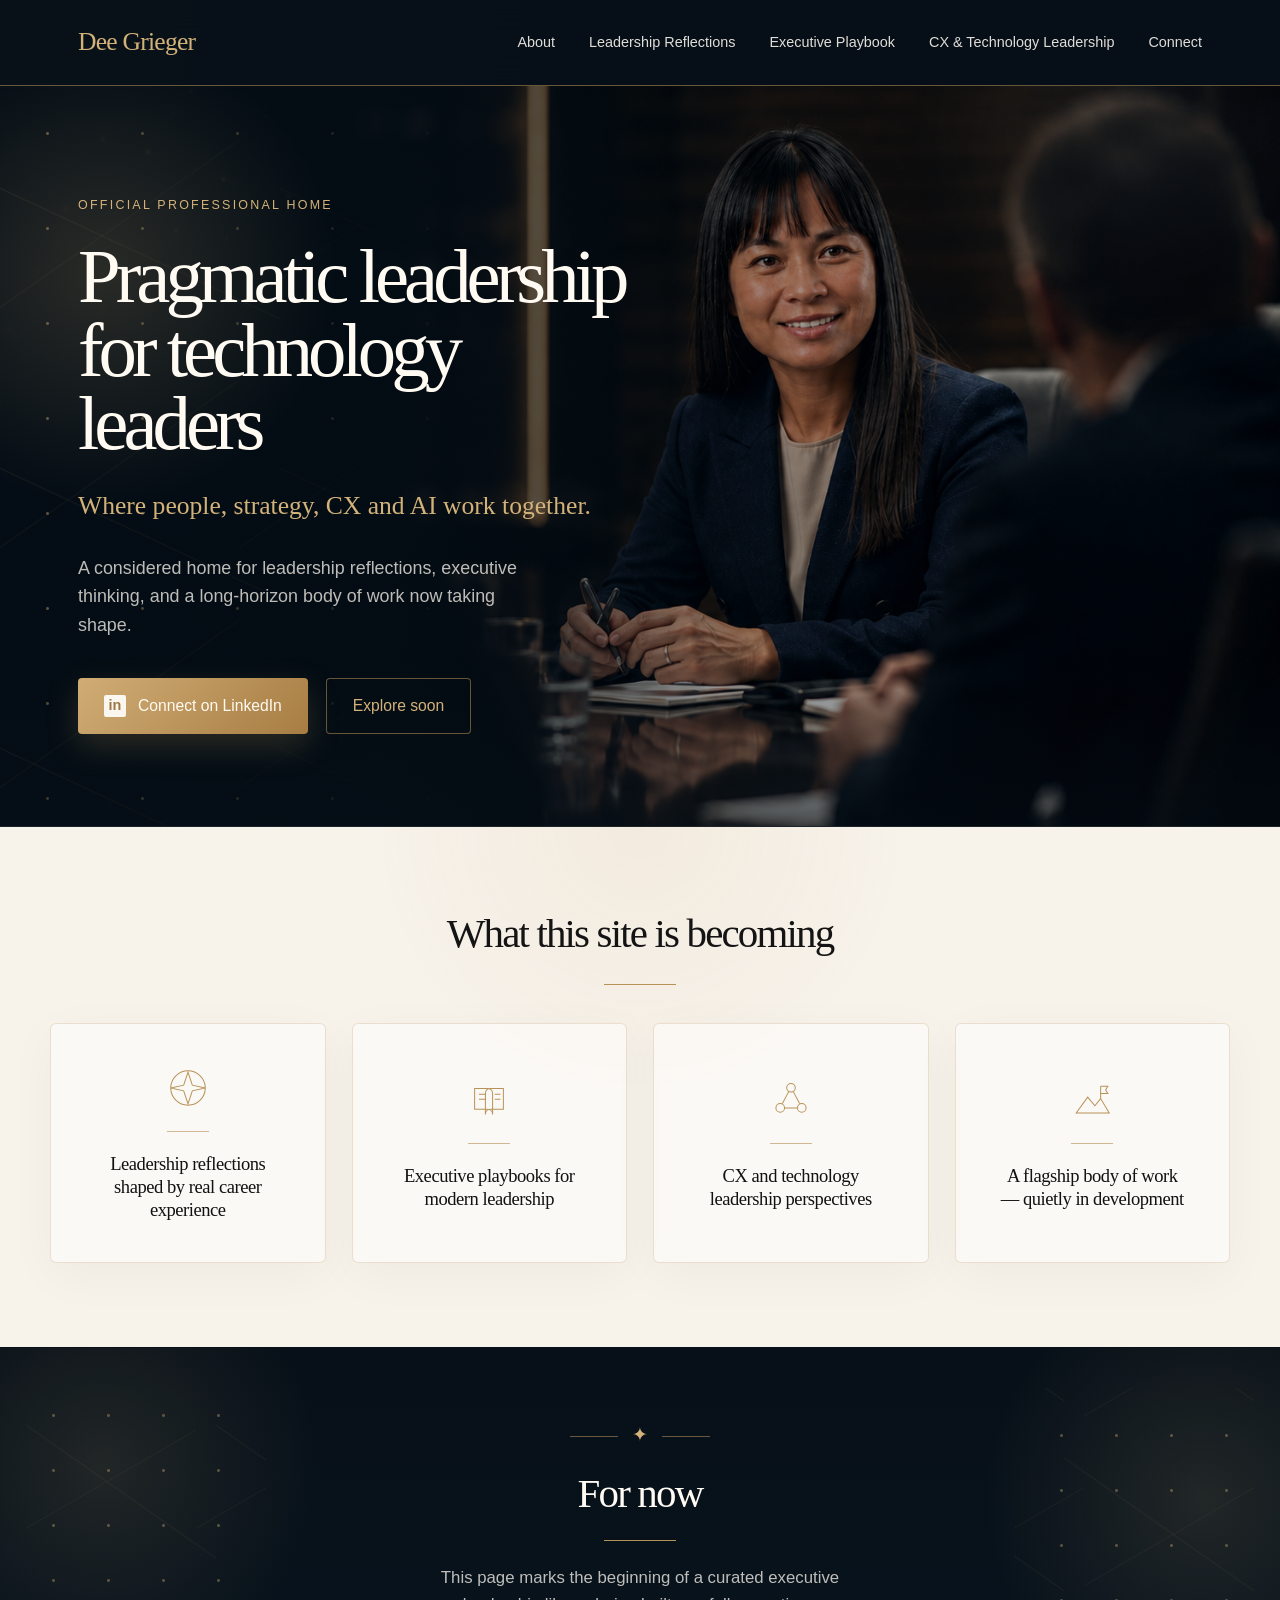
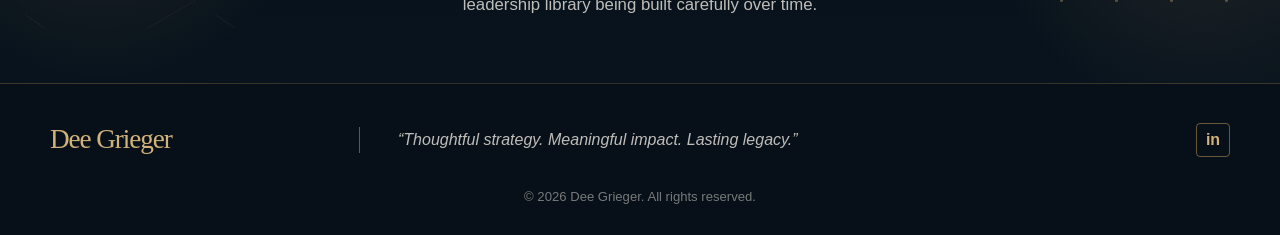
==== index.html @ a22deb5a "Rename index.htm to index.html" ====
<!DOCTYPE html>
<html lang="en">
<head>
  <meta charset="UTF-8" />
  <meta name="viewport" content="width=device-width, initial-scale=1.0" />

  <title>Dee Grieger | Technology Leadership, CX & Executive Thinking</title>
  <meta
    name="description"
    content="The official professional website of Dee Grieger, curating leadership reflections, executive playbooks, CX thinking, technology leadership perspectives, and a long-horizon body of work quietly in development."
  />

  <style>
    :root {
      --navy: #071018;
      --navy-soft: #0b1722;
      --charcoal: #121212;
      --cream: #f7f2ea;
      --warm-white: #fffaf2;
      --muted-gold: #b89258;
      --soft-gold: #d3b27a;
      --line-gold: rgba(184, 146, 88, 0.55);
      --text-muted: rgba(255, 250, 242, 0.74);
      --ink: #121212;
      --card-border: rgba(184, 146, 88, 0.25);
      --shadow: 0 24px 80px rgba(0, 0, 0, 0.32);
      --max-width: 1180px;
      --serif: Georgia, "Times New Roman", serif;
      --sans: -apple-system, BlinkMacSystemFont, "Segoe UI", Roboto, Helvetica, Arial, sans-serif;
    }

    * {
      box-sizing: border-box;
      margin: 0;
      padding: 0;
    }

    html {
      scroll-behavior: smooth;
    }

    body {
      background: var(--navy);
      color: var(--warm-white);
      font-family: var(--sans);
      line-height: 1.6;
      -webkit-font-smoothing: antialiased;
    }

    a {
      color: inherit;
      text-decoration: none;
    }

    .page {
      min-height: 100vh;
      overflow-x: hidden;
      background:
        radial-gradient(circle at top left, rgba(184, 146, 88, 0.14), transparent 30%),
        linear-gradient(180deg, #071018 0%, #0a121b 100%);
    }

    /* Header */

    header {
      position: sticky;
      top: 0;
      z-index: 20;
      background: rgba(7, 16, 24, 0.92);
      backdrop-filter: blur(18px);
      border-bottom: 1px solid var(--line-gold);
    }

    .nav {
      max-width: var(--max-width);
      margin: 0 auto;
      padding: 22px 28px;
      display: flex;
      align-items: center;
      justify-content: space-between;
      gap: 32px;
    }

    .brand {
      font-family: var(--serif);
      color: var(--soft-gold);
      font-size: clamp(1.4rem, 2vw, 1.85rem);
      letter-spacing: -0.03em;
      white-space: nowrap;
    }

    .nav-links {
      display: flex;
      align-items: center;
      gap: 34px;
      font-size: 0.9rem;
      color: rgba(255, 250, 242, 0.88);
    }

    .nav-links a {
      transition: color 0.25s ease;
    }

    .nav-links a:hover {
      color: var(--soft-gold);
    }

    /* Hero */

    .hero {
      position: relative;
      min-height: 650px;
      display: flex;
      align-items: stretch;
      overflow: hidden;
      border-bottom: 1px solid rgba(255, 250, 242, 0.08);
    }

    .hero::before {
      content: "";
      position: absolute;
      inset: 0;
      background:
        linear-gradient(90deg, rgba(7, 16, 24, 0.98) 0%, rgba(7, 16, 24, 0.9) 31%, rgba(7, 16, 24, 0.34) 56%, rgba(7, 16, 24, 0.18) 100%),
        url("assets/hero-boardroom.jpg") center right / cover no-repeat;
      filter: saturate(0.96) contrast(1.03);
      transform: scale(1.01);
    }

    .hero::after {
      content: "";
      position: absolute;
      inset: 0;
      background:
        radial-gradient(circle at 8% 25%, rgba(211, 178, 122, 0.18), transparent 18%),
        radial-gradient(circle at 90% 8%, rgba(255, 255, 255, 0.06), transparent 18%),
        linear-gradient(180deg, transparent 78%, rgba(7, 16, 24, 0.45) 100%);
      pointer-events: none;
    }

    .constellation {
      position: absolute;
      left: 0;
      top: 0;
      width: 42%;
      height: 100%;
      opacity: 0.52;
      pointer-events: none;
      background-image:
        radial-gradient(circle, rgba(211, 178, 122, 0.85) 0 1px, transparent 2px),
        linear-gradient(25deg, transparent 0 43%, rgba(184, 146, 88, 0.18) 43.2%, transparent 43.7%),
        linear-gradient(145deg, transparent 0 54%, rgba(184, 146, 88, 0.14) 54.2%, transparent 54.7%);
      background-size: 95px 95px, 280px 280px, 240px 240px;
      mask-image: linear-gradient(90deg, #000 0%, transparent 88%);
    }

    .hero-inner {
      position: relative;
      z-index: 2;
      width: 100%;
      max-width: var(--max-width);
      margin: 0 auto;
      padding: 110px 28px 92px;
      display: flex;
      align-items: center;
    }

    .hero-copy {
      max-width: 560px;
    }

    .eyebrow {
      color: var(--soft-gold);
      font-size: 0.78rem;
      letter-spacing: 0.18em;
      text-transform: uppercase;
      margin-bottom: 24px;
    }

    h1 {
      font-family: var(--serif);
      font-size: clamp(3rem, 6vw, 5.35rem);
      line-height: 0.96;
      letter-spacing: -0.065em;
      font-weight: 400;
      color: var(--warm-white);
      margin-bottom: 28px;
    }

    .subhead {
      font-family: var(--serif);
      font-size: clamp(1.25rem, 2vw, 1.72rem);
      color: var(--soft-gold);
      line-height: 1.35;
      margin-bottom: 30px;
    }

    .intro {
      max-width: 470px;
      color: var(--text-muted);
      font-size: clamp(1rem, 1.4vw, 1.14rem);
      margin-bottom: 38px;
    }

    .buttons {
      display: flex;
      flex-wrap: wrap;
      gap: 18px;
      align-items: center;
    }

    .btn {
      display: inline-flex;
      align-items: center;
      justify-content: center;
      gap: 12px;
      min-height: 56px;
      padding: 0 26px;
      border-radius: 4px;
      font-weight: 500;
      font-size: 0.98rem;
      transition: transform 0.25s ease, border-color 0.25s ease, background 0.25s ease;
    }

    .btn:hover {
      transform: translateY(-2px);
    }

    .btn-primary {
      background: linear-gradient(135deg, #d0ad75, #a77d43);
      color: #fffaf2;
      box-shadow: 0 12px 32px rgba(184, 146, 88, 0.22);
    }

    .btn-secondary {
      border: 1px solid var(--line-gold);
      color: var(--soft-gold);
      background: rgba(7, 16, 24, 0.2);
    }

    .btn-secondary:hover {
      background: rgba(184, 146, 88, 0.08);
      border-color: rgba(211, 178, 122, 0.75);
    }

    .linkedin-icon {
      width: 22px;
      height: 22px;
      display: inline-flex;
      align-items: center;
      justify-content: center;
      border-radius: 2px;
      background: rgba(255, 255, 255, 0.9);
      color: #9f7742;
      font-weight: 800;
      font-size: 0.9rem;
      line-height: 1;
    }

    /* Becoming Section */

    .becoming {
      background:
        radial-gradient(circle at top, rgba(184, 146, 88, 0.08), transparent 32%),
        var(--cream);
      color: var(--ink);
      padding: 74px 28px 84px;
    }

    .section-inner {
      max-width: var(--max-width);
      margin: 0 auto;
    }

    .section-title {
      text-align: center;
      font-family: var(--serif);
      font-size: clamp(2rem, 3.2vw, 3rem);
      letter-spacing: -0.045em;
      font-weight: 400;
      color: #141414;
      margin-bottom: 18px;
    }

    .gold-line {
      width: 72px;
      height: 1px;
      background: var(--muted-gold);
      margin: 0 auto 38px;
    }

    .cards {
      display: grid;
      grid-template-columns: repeat(4, 1fr);
      gap: 26px;
    }

    .card {
      min-height: 240px;
      padding: 34px 24px;
      background: rgba(255, 255, 255, 0.52);
      border: 1px solid var(--card-border);
      border-radius: 6px;
      display: flex;
      flex-direction: column;
      align-items: center;
      justify-content: center;
      text-align: center;
      box-shadow: 0 12px 50px rgba(18, 18, 18, 0.04);
    }

    .card svg {
      width: 46px;
      height: 46px;
      stroke: var(--muted-gold);
      stroke-width: 1.4;
      fill: none;
      margin-bottom: 20px;
    }

    .card-line {
      width: 42px;
      height: 1px;
      background: rgba(184, 146, 88, 0.62);
      margin-bottom: 20px;
    }

    .card p {
      font-family: var(--serif);
      font-size: clamp(1.08rem, 1.45vw, 1.32rem);
      line-height: 1.24;
      letter-spacing: -0.025em;
      max-width: 190px;
    }

    /* For Now */

    .for-now {
      position: relative;
      background:
        radial-gradient(circle at 8% 35%, rgba(211, 178, 122, 0.13), transparent 18%),
        radial-gradient(circle at 94% 45%, rgba(211, 178, 122, 0.13), transparent 18%),
        linear-gradient(180deg, #071018 0%, #08131d 100%);
      padding: 72px 28px 64px;
      text-align: center;
      overflow: hidden;
      border-top: 1px solid rgba(7, 16, 24, 0.8);
      border-bottom: 1px solid rgba(184, 146, 88, 0.26);
    }

    .for-now::before,
    .for-now::after {
      content: "";
      position: absolute;
      top: 12%;
      width: 240px;
      height: 240px;
      opacity: 0.45;
      background-image:
        radial-gradient(circle, rgba(211, 178, 122, 0.8) 0 1px, transparent 2px),
        linear-gradient(35deg, transparent 0 47%, rgba(184, 146, 88, 0.18) 47.2%, transparent 47.8%),
        linear-gradient(150deg, transparent 0 52%, rgba(184, 146, 88, 0.16) 52.2%, transparent 52.8%);
      background-size: 55px 55px, 190px 190px, 170px 170px;
    }

    .for-now::before {
      left: 2%;
    }

    .for-now::after {
      right: 2%;
      transform: rotate(180deg);
    }

    .ornament {
      position: relative;
      z-index: 1;
      color: var(--soft-gold);
      font-size: 1.2rem;
      margin-bottom: 10px;
    }

    .ornament::before,
    .ornament::after {
      content: "";
      display: inline-block;
      width: 48px;
      height: 1px;
      background: var(--line-gold);
      vertical-align: middle;
      margin: 0 14px;
    }

    .for-now h2 {
      position: relative;
      z-index: 1;
      font-family: var(--serif);
      font-size: clamp(2rem, 3.2vw, 3rem);
      font-weight: 400;
      letter-spacing: -0.045em;
      margin-bottom: 14px;
    }

    .for-now .gold-line {
      margin-bottom: 24px;
    }

    .for-now p {
      position: relative;
      z-index: 1;
      max-width: 470px;
      margin: 0 auto;
      color: var(--text-muted);
      font-size: 1.05rem;
    }

    /* Footer */

    footer {
      background: #071018;
      padding: 34px 28px 28px;
    }

    .footer-inner {
      max-width: var(--max-width);
      margin: 0 auto;
      display: grid;
      grid-template-columns: 1fr 2fr 1fr;
      align-items: center;
      gap: 28px;
      color: rgba(255, 250, 242, 0.74);
    }

    .footer-brand {
      font-family: var(--serif);
      color: var(--soft-gold);
      font-size: 1.7rem;
      letter-spacing: -0.04em;
    }

    .footer-quote {
      border-left: 1px solid var(--line-gold);
      padding-left: 38px;
      font-style: italic;
      text-align: left;
    }

    .footer-social {
      justify-self: end;
      width: 34px;
      height: 34px;
      border: 1px solid var(--line-gold);
      border-radius: 4px;
      color: var(--soft-gold);
      display: inline-flex;
      align-items: center;
      justify-content: center;
      font-weight: 800;
    }

    .copyright {
      max-width: var(--max-width);
      margin: 24px auto 0;
      text-align: center;
      color: rgba(255, 250, 242, 0.45);
      font-size: 0.82rem;
    }

    /* Responsive */

    @media (max-width: 980px) {
      .nav {
        align-items: flex-start;
      }

      .nav-links {
        display: none;
      }

      .hero {
        min-height: 720px;
      }

      .hero::before {
        background:
          linear-gradient(180deg, rgba(7, 16, 24, 0.72) 0%, rgba(7, 16, 24, 0.94) 66%, rgba(7, 16, 24, 1) 100%),
          url("assets/hero-boardroom.jpg") center top / cover no-repeat;
      }

      .hero-inner {
        align-items: flex-end;
        padding-top: 340px;
      }

      .cards {
        grid-template-columns: repeat(2, 1fr);
      }

      .footer-inner {
        grid-template-columns: 1fr;
        text-align: center;
      }

      .footer-quote {
        border-left: none;
        padding-left: 0;
        text-align: center;
      }

      .footer-social {
        justify-self: center;
      }
    }

    @media (max-width: 640px) {
      .nav {
        padding: 18px 22px;
      }

      .hero {
        min-height: 760px;
      }

      .hero-inner {
        padding: 360px 22px 58px;
      }

      h1 {
        font-size: 3rem;
      }

      .buttons {
        flex-direction: column;
        align-items: stretch;
      }

      .btn {
        width: 100%;
      }

      .becoming,
      .for-now {
        padding-left: 22px;
        padding-right: 22px;
      }

      .cards {
        grid-template-columns: 1fr;
      }

      .card {
        min-height: 210px;
      }
    }
  </style>
</head>

<body>
  <div class="page">
    <header>
      <nav class="nav" aria-label="Main navigation">
        <a class="brand" href="#">Dee Grieger</a>

        <div class="nav-links">
          <a href="#about">About</a>
          <a href="#reflections">Leadership Reflections</a>
          <a href="#playbook">Executive Playbook</a>
          <a href="#cx">CX &amp; Technology Leadership</a>
          <a href="#connect">Connect</a>
        </div>
      </nav>
    </header>

    <main>
      <section class="hero" id="about">
        <div class="constellation" aria-hidden="true"></div>

        <div class="hero-inner">
          <div class="hero-copy">
            <p class="eyebrow">Official professional home</p>

            <h1>Pragmatic leadership<br />for technology leaders</h1>

            <p class="subhead">
              Where people, strategy, CX and AI work together.
            </p>

            <p class="intro">
              A considered home for leadership reflections, executive thinking,
              and a long-horizon body of work now taking shape.
            </p>

            <div class="buttons" id="connect">
              <a
                class="btn btn-primary"
                href="https://www.linkedin.com/in/YOUR-LINKEDIN-SLUG/"
                target="_blank"
                rel="noopener noreferrer"
                aria-label="Connect with Dee Grieger on LinkedIn"
              >
                <span class="linkedin-icon">in</span>
                Connect on LinkedIn
              </a>

              <a class="btn btn-secondary" href="#becoming">
                Explore soon
              </a>
            </div>
          </div>
        </div>
      </section>

      <section class="becoming" id="becoming">
        <div class="section-inner">
          <h2 class="section-title">What this site is becoming</h2>
          <div class="gold-line"></div>

          <div class="cards">
            <article class="card" id="reflections">
              <svg viewBox="0 0 64 64" aria-hidden="true">
                <circle cx="32" cy="32" r="24"></circle>
                <path d="M32 10 L38 28 L56 32 L38 36 L32 54 L26 36 L8 32 L26 28 Z"></path>
              </svg>
              <div class="card-line"></div>
              <p>Leadership reflections shaped by real career experience</p>
            </article>

            <article class="card" id="playbook">
              <svg viewBox="0 0 64 64" aria-hidden="true">
                <path d="M12 16 h18 c4 0 7 3 7 7 v29 c0-4-3-7-7-7 H12 Z"></path>
                <path d="M52 16 H34 c-4 0-7 3-7 7 v29 c0-4 3-7 7-7 h18 Z"></path>
                <path d="M18 24 h10 M18 31 h10 M40 24 h8 M40 31 h8"></path>
              </svg>
              <div class="card-line"></div>
              <p>Executive playbooks for modern leadership</p>
            </article>

            <article class="card" id="cx">
              <svg viewBox="0 0 64 64" aria-hidden="true">
                <circle cx="32" cy="15" r="6"></circle>
                <circle cx="17" cy="43" r="6"></circle>
                <circle cx="47" cy="43" r="6"></circle>
                <path d="M29 20 L20 37 M35 20 L44 37 M23 43 h18"></path>
              </svg>
              <div class="card-line"></div>
              <p>CX and technology leadership perspectives</p>
            </article>

            <article class="card">
              <svg viewBox="0 0 64 64" aria-hidden="true">
                <path d="M10 50 L26 28 L36 40 L44 30 L56 50 Z"></path>
                <path d="M44 30 V13"></path>
                <path d="M44 13 h10 l-3 5 l3 5 H44"></path>
              </svg>
              <div class="card-line"></div>
              <p>A flagship body of work — quietly in development</p>
            </article>
          </div>
        </div>
      </section>

      <section class="for-now">
        <div class="ornament" aria-hidden="true">✦</div>
        <h2>For now</h2>
        <div class="gold-line"></div>

        <p>
          This page marks the beginning of a curated executive leadership library
          being built carefully over time.
        </p>
      </section>
    </main>

    <footer>
      <div class="footer-inner">
        <div class="footer-brand">Dee Grieger</div>

        <div class="footer-quote">
          “Thoughtful strategy. Meaningful impact. Lasting legacy.”
        </div>

        <a
          class="footer-social"
          href="https://www.linkedin.com/in/YOUR-LINKEDIN-SLUG/"
          target="_blank"
          rel="noopener noreferrer"
          aria-label="LinkedIn"
        >
          in
        </a>
      </div>

      <p class="copyright">
        © <span id="year"></span> Dee Grieger. All rights reserved.
      </p>
    </footer>
  </div>

  <script>
    document.getElementById("year").textContent = new Date().getFullYear();
  </script>
</body>
</html>
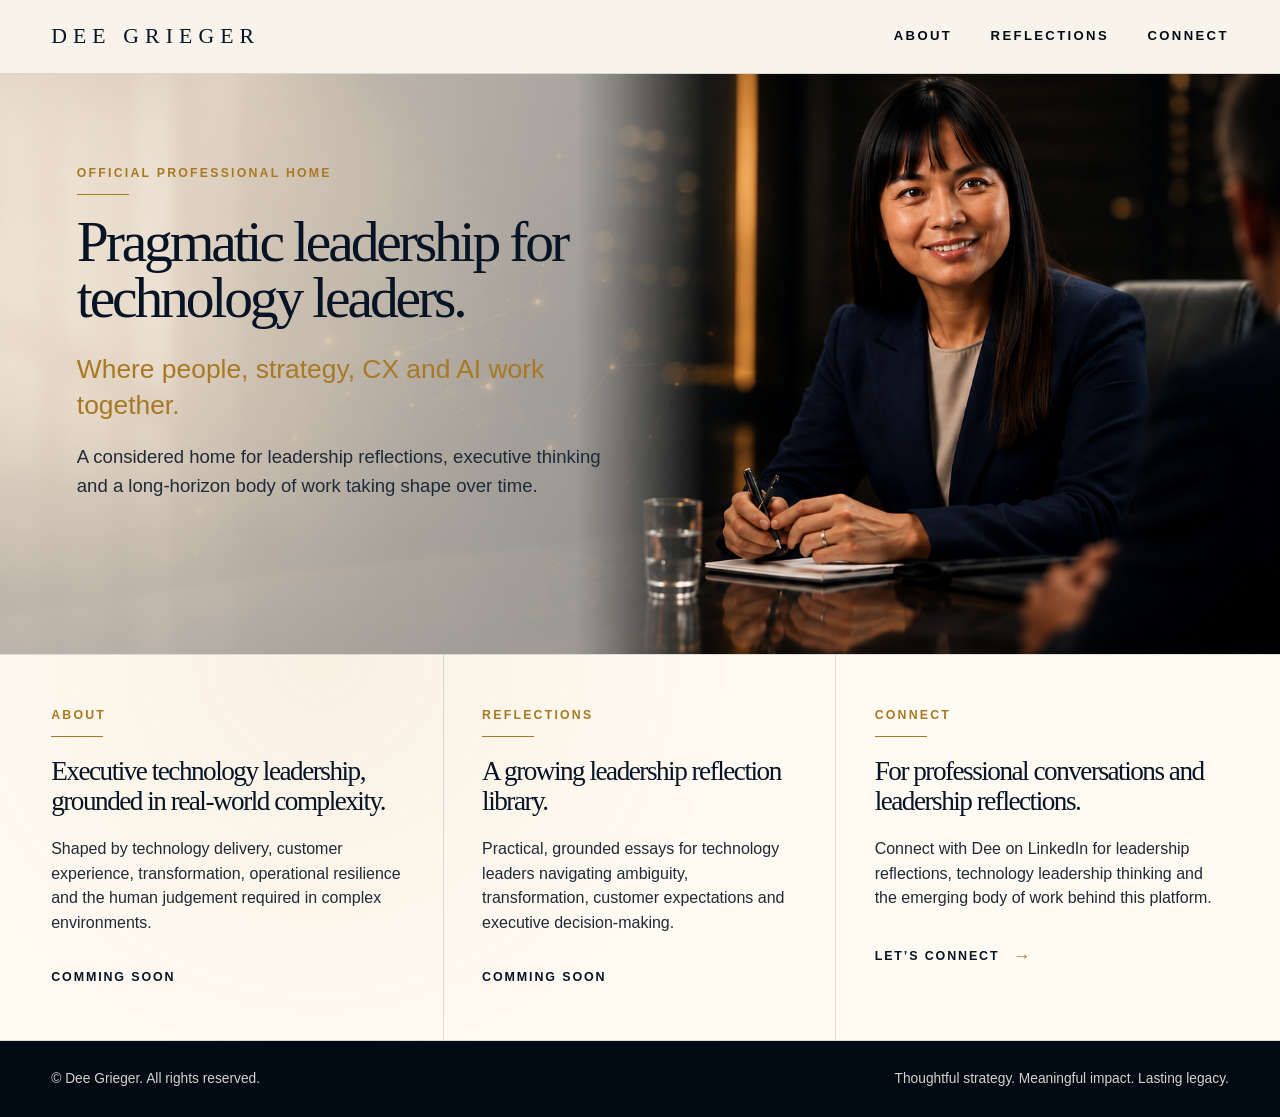
==== commit 55432bc6: "Update landing page to new design" ====
--- a/index.html
+++ b/index.html
@@ -3,701 +3,95 @@
 <head>
   <meta charset="UTF-8" />
   <meta name="viewport" content="width=device-width, initial-scale=1.0" />
-
-  <title>Dee Grieger | Technology Leadership, CX & Executive Thinking</title>
-  <meta
-    name="description"
-    content="The official professional website of Dee Grieger, curating leadership reflections, executive playbooks, CX thinking, technology leadership perspectives, and a long-horizon body of work quietly in development."
-  />
-
-  <style>
-    :root {
-      --navy: #071018;
-      --navy-soft: #0b1722;
-      --charcoal: #121212;
-      --cream: #f7f2ea;
-      --warm-white: #fffaf2;
-      --muted-gold: #b89258;
-      --soft-gold: #d3b27a;
-      --line-gold: rgba(184, 146, 88, 0.55);
-      --text-muted: rgba(255, 250, 242, 0.74);
-      --ink: #121212;
-      --card-border: rgba(184, 146, 88, 0.25);
-      --shadow: 0 24px 80px rgba(0, 0, 0, 0.32);
-      --max-width: 1180px;
-      --serif: Georgia, "Times New Roman", serif;
-      --sans: -apple-system, BlinkMacSystemFont, "Segoe UI", Roboto, Helvetica, Arial, sans-serif;
-    }
-
-    * {
-      box-sizing: border-box;
-      margin: 0;
-      padding: 0;
-    }
-
-    html {
-      scroll-behavior: smooth;
-    }
-
-    body {
-      background: var(--navy);
-      color: var(--warm-white);
-      font-family: var(--sans);
-      line-height: 1.6;
-      -webkit-font-smoothing: antialiased;
-    }
-
-    a {
-      color: inherit;
-      text-decoration: none;
-    }
-
-    .page {
-      min-height: 100vh;
-      overflow-x: hidden;
-      background:
-        radial-gradient(circle at top left, rgba(184, 146, 88, 0.14), transparent 30%),
-        linear-gradient(180deg, #071018 0%, #0a121b 100%);
-    }
-
-    /* Header */
-
-    header {
-      position: sticky;
-      top: 0;
-      z-index: 20;
-      background: rgba(7, 16, 24, 0.92);
-      backdrop-filter: blur(18px);
-      border-bottom: 1px solid var(--line-gold);
-    }
-
-    .nav {
-      max-width: var(--max-width);
-      margin: 0 auto;
-      padding: 22px 28px;
-      display: flex;
-      align-items: center;
-      justify-content: space-between;
-      gap: 32px;
-    }
-
-    .brand {
-      font-family: var(--serif);
-      color: var(--soft-gold);
-      font-size: clamp(1.4rem, 2vw, 1.85rem);
-      letter-spacing: -0.03em;
-      white-space: nowrap;
-    }
-
-    .nav-links {
-      display: flex;
-      align-items: center;
-      gap: 34px;
-      font-size: 0.9rem;
-      color: rgba(255, 250, 242, 0.88);
-    }
-
-    .nav-links a {
-      transition: color 0.25s ease;
-    }
-
-    .nav-links a:hover {
-      color: var(--soft-gold);
-    }
-
-    /* Hero */
-
-    .hero {
-      position: relative;
-      min-height: 650px;
-      display: flex;
-      align-items: stretch;
-      overflow: hidden;
-      border-bottom: 1px solid rgba(255, 250, 242, 0.08);
-    }
-
-    .hero::before {
-      content: "";
-      position: absolute;
-      inset: 0;
-      background:
-        linear-gradient(90deg, rgba(7, 16, 24, 0.98) 0%, rgba(7, 16, 24, 0.9) 31%, rgba(7, 16, 24, 0.34) 56%, rgba(7, 16, 24, 0.18) 100%),
-        url("assets/hero-boardroom.jpg") center right / cover no-repeat;
-      filter: saturate(0.96) contrast(1.03);
-      transform: scale(1.01);
-    }
-
-    .hero::after {
-      content: "";
-      position: absolute;
-      inset: 0;
-      background:
-        radial-gradient(circle at 8% 25%, rgba(211, 178, 122, 0.18), transparent 18%),
-        radial-gradient(circle at 90% 8%, rgba(255, 255, 255, 0.06), transparent 18%),
-        linear-gradient(180deg, transparent 78%, rgba(7, 16, 24, 0.45) 100%);
-      pointer-events: none;
-    }
-
-    .constellation {
-      position: absolute;
-      left: 0;
-      top: 0;
-      width: 42%;
-      height: 100%;
-      opacity: 0.52;
-      pointer-events: none;
-      background-image:
-        radial-gradient(circle, rgba(211, 178, 122, 0.85) 0 1px, transparent 2px),
-        linear-gradient(25deg, transparent 0 43%, rgba(184, 146, 88, 0.18) 43.2%, transparent 43.7%),
-        linear-gradient(145deg, transparent 0 54%, rgba(184, 146, 88, 0.14) 54.2%, transparent 54.7%);
-      background-size: 95px 95px, 280px 280px, 240px 240px;
-      mask-image: linear-gradient(90deg, #000 0%, transparent 88%);
-    }
-
-    .hero-inner {
-      position: relative;
-      z-index: 2;
-      width: 100%;
-      max-width: var(--max-width);
-      margin: 0 auto;
-      padding: 110px 28px 92px;
-      display: flex;
-      align-items: center;
-    }
-
-    .hero-copy {
-      max-width: 560px;
-    }
-
-    .eyebrow {
-      color: var(--soft-gold);
-      font-size: 0.78rem;
-      letter-spacing: 0.18em;
-      text-transform: uppercase;
-      margin-bottom: 24px;
-    }
-
-    h1 {
-      font-family: var(--serif);
-      font-size: clamp(3rem, 6vw, 5.35rem);
-      line-height: 0.96;
-      letter-spacing: -0.065em;
-      font-weight: 400;
-      color: var(--warm-white);
-      margin-bottom: 28px;
-    }
-
-    .subhead {
-      font-family: var(--serif);
-      font-size: clamp(1.25rem, 2vw, 1.72rem);
-      color: var(--soft-gold);
-      line-height: 1.35;
-      margin-bottom: 30px;
-    }
-
-    .intro {
-      max-width: 470px;
-      color: var(--text-muted);
-      font-size: clamp(1rem, 1.4vw, 1.14rem);
-      margin-bottom: 38px;
-    }
-
-    .buttons {
-      display: flex;
-      flex-wrap: wrap;
-      gap: 18px;
-      align-items: center;
-    }
-
-    .btn {
-      display: inline-flex;
-      align-items: center;
-      justify-content: center;
-      gap: 12px;
-      min-height: 56px;
-      padding: 0 26px;
-      border-radius: 4px;
-      font-weight: 500;
-      font-size: 0.98rem;
-      transition: transform 0.25s ease, border-color 0.25s ease, background 0.25s ease;
-    }
-
-    .btn:hover {
-      transform: translateY(-2px);
-    }
-
-    .btn-primary {
-      background: linear-gradient(135deg, #d0ad75, #a77d43);
-      color: #fffaf2;
-      box-shadow: 0 12px 32px rgba(184, 146, 88, 0.22);
-    }
-
-    .btn-secondary {
-      border: 1px solid var(--line-gold);
-      color: var(--soft-gold);
-      background: rgba(7, 16, 24, 0.2);
-    }
-
-    .btn-secondary:hover {
-      background: rgba(184, 146, 88, 0.08);
-      border-color: rgba(211, 178, 122, 0.75);
-    }
-
-    .linkedin-icon {
-      width: 22px;
-      height: 22px;
-      display: inline-flex;
-      align-items: center;
-      justify-content: center;
-      border-radius: 2px;
-      background: rgba(255, 255, 255, 0.9);
-      color: #9f7742;
-      font-weight: 800;
-      font-size: 0.9rem;
-      line-height: 1;
-    }
-
-    /* Becoming Section */
-
-    .becoming {
-      background:
-        radial-gradient(circle at top, rgba(184, 146, 88, 0.08), transparent 32%),
-        var(--cream);
-      color: var(--ink);
-      padding: 74px 28px 84px;
-    }
-
-    .section-inner {
-      max-width: var(--max-width);
-      margin: 0 auto;
-    }
-
-    .section-title {
-      text-align: center;
-      font-family: var(--serif);
-      font-size: clamp(2rem, 3.2vw, 3rem);
-      letter-spacing: -0.045em;
-      font-weight: 400;
-      color: #141414;
-      margin-bottom: 18px;
-    }
-
-    .gold-line {
-      width: 72px;
-      height: 1px;
-      background: var(--muted-gold);
-      margin: 0 auto 38px;
-    }
-
-    .cards {
-      display: grid;
-      grid-template-columns: repeat(4, 1fr);
-      gap: 26px;
-    }
-
-    .card {
-      min-height: 240px;
-      padding: 34px 24px;
-      background: rgba(255, 255, 255, 0.52);
-      border: 1px solid var(--card-border);
-      border-radius: 6px;
-      display: flex;
-      flex-direction: column;
-      align-items: center;
-      justify-content: center;
-      text-align: center;
-      box-shadow: 0 12px 50px rgba(18, 18, 18, 0.04);
-    }
-
-    .card svg {
-      width: 46px;
-      height: 46px;
-      stroke: var(--muted-gold);
-      stroke-width: 1.4;
-      fill: none;
-      margin-bottom: 20px;
-    }
-
-    .card-line {
-      width: 42px;
-      height: 1px;
-      background: rgba(184, 146, 88, 0.62);
-      margin-bottom: 20px;
-    }
-
-    .card p {
-      font-family: var(--serif);
-      font-size: clamp(1.08rem, 1.45vw, 1.32rem);
-      line-height: 1.24;
-      letter-spacing: -0.025em;
-      max-width: 190px;
-    }
-
-    /* For Now */
-
-    .for-now {
-      position: relative;
-      background:
-        radial-gradient(circle at 8% 35%, rgba(211, 178, 122, 0.13), transparent 18%),
-        radial-gradient(circle at 94% 45%, rgba(211, 178, 122, 0.13), transparent 18%),
-        linear-gradient(180deg, #071018 0%, #08131d 100%);
-      padding: 72px 28px 64px;
-      text-align: center;
-      overflow: hidden;
-      border-top: 1px solid rgba(7, 16, 24, 0.8);
-      border-bottom: 1px solid rgba(184, 146, 88, 0.26);
-    }
-
-    .for-now::before,
-    .for-now::after {
-      content: "";
-      position: absolute;
-      top: 12%;
-      width: 240px;
-      height: 240px;
-      opacity: 0.45;
-      background-image:
-        radial-gradient(circle, rgba(211, 178, 122, 0.8) 0 1px, transparent 2px),
-        linear-gradient(35deg, transparent 0 47%, rgba(184, 146, 88, 0.18) 47.2%, transparent 47.8%),
-        linear-gradient(150deg, transparent 0 52%, rgba(184, 146, 88, 0.16) 52.2%, transparent 52.8%);
-      background-size: 55px 55px, 190px 190px, 170px 170px;
-    }
-
-    .for-now::before {
-      left: 2%;
-    }
-
-    .for-now::after {
-      right: 2%;
-      transform: rotate(180deg);
-    }
-
-    .ornament {
-      position: relative;
-      z-index: 1;
-      color: var(--soft-gold);
-      font-size: 1.2rem;
-      margin-bottom: 10px;
-    }
-
-    .ornament::before,
-    .ornament::after {
-      content: "";
-      display: inline-block;
-      width: 48px;
-      height: 1px;
-      background: var(--line-gold);
-      vertical-align: middle;
-      margin: 0 14px;
-    }
-
-    .for-now h2 {
-      position: relative;
-      z-index: 1;
-      font-family: var(--serif);
-      font-size: clamp(2rem, 3.2vw, 3rem);
-      font-weight: 400;
-      letter-spacing: -0.045em;
-      margin-bottom: 14px;
-    }
-
-    .for-now .gold-line {
-      margin-bottom: 24px;
-    }
-
-    .for-now p {
-      position: relative;
-      z-index: 1;
-      max-width: 470px;
-      margin: 0 auto;
-      color: var(--text-muted);
-      font-size: 1.05rem;
-    }
-
-    /* Footer */
-
-    footer {
-      background: #071018;
-      padding: 34px 28px 28px;
-    }
-
-    .footer-inner {
-      max-width: var(--max-width);
-      margin: 0 auto;
-      display: grid;
-      grid-template-columns: 1fr 2fr 1fr;
-      align-items: center;
-      gap: 28px;
-      color: rgba(255, 250, 242, 0.74);
-    }
-
-    .footer-brand {
-      font-family: var(--serif);
-      color: var(--soft-gold);
-      font-size: 1.7rem;
-      letter-spacing: -0.04em;
-    }
-
-    .footer-quote {
-      border-left: 1px solid var(--line-gold);
-      padding-left: 38px;
-      font-style: italic;
-      text-align: left;
-    }
-
-    .footer-social {
-      justify-self: end;
-      width: 34px;
-      height: 34px;
-      border: 1px solid var(--line-gold);
-      border-radius: 4px;
-      color: var(--soft-gold);
-      display: inline-flex;
-      align-items: center;
-      justify-content: center;
-      font-weight: 800;
-    }
-
-    .copyright {
-      max-width: var(--max-width);
-      margin: 24px auto 0;
-      text-align: center;
-      color: rgba(255, 250, 242, 0.45);
-      font-size: 0.82rem;
-    }
-
-    /* Responsive */
-
-    @media (max-width: 980px) {
-      .nav {
-        align-items: flex-start;
-      }
-
-      .nav-links {
-        display: none;
-      }
-
-      .hero {
-        min-height: 720px;
-      }
-
-      .hero::before {
-        background:
-          linear-gradient(180deg, rgba(7, 16, 24, 0.72) 0%, rgba(7, 16, 24, 0.94) 66%, rgba(7, 16, 24, 1) 100%),
-          url("assets/hero-boardroom.jpg") center top / cover no-repeat;
-      }
-
-      .hero-inner {
-        align-items: flex-end;
-        padding-top: 340px;
-      }
-
-      .cards {
-        grid-template-columns: repeat(2, 1fr);
-      }
-
-      .footer-inner {
-        grid-template-columns: 1fr;
-        text-align: center;
-      }
-
-      .footer-quote {
-        border-left: none;
-        padding-left: 0;
-        text-align: center;
-      }
-
-      .footer-social {
-        justify-self: center;
+  <title>Dee Grieger | Pragmatic Leadership for Technology Leaders</title>
+  <meta name="description" content="The official professional home of Dee Grieger — pragmatic leadership for technology leaders, where people, strategy, CX and AI work together." />
+  <meta property="og:title" content="Dee Grieger | Pragmatic Leadership for Technology Leaders" />
+  <meta property="og:description" content="A considered home for leadership reflections, executive thinking and a long-horizon body of work taking shape over time." />
+  <meta property="og:type" content="website" />
+  <meta property="og:url" content="https://deegrieger.com" />
+  <link rel="stylesheet" href="styles.css" />
+</head>
+<body>
+  <script>
+    function toggleMenu() {
+      var x = document.getElementById("myLinks");
+      if (x.style.display === "block") {
+        x.style.display = "";
+      } else {
+        x.style.display = "block";
       }
     }
-
-    @media (max-width: 640px) {
-      .nav {
-        padding: 18px 22px;
-      }
-
-      .hero {
-        min-height: 760px;
-      }
-
-      .hero-inner {
-        padding: 360px 22px 58px;
-      }
-
-      h1 {
-        font-size: 3rem;
-      }
-
-      .buttons {
-        flex-direction: column;
-        align-items: stretch;
-      }
-
-      .btn {
-        width: 100%;
-      }
-
-      .becoming,
-      .for-now {
-        padding-left: 22px;
-        padding-right: 22px;
-      }
-
-      .cards {
-        grid-template-columns: 1fr;
-      }
-
-      .card {
-        min-height: 210px;
+    function closeMenu() {
+      var x = document.getElementById("myLinks");
+      if (x.style.display === "block") {
+        x.style.display = "";
       }
     }
-  </style>
-</head>
+  </script>
+  <header class="site-header">
+    <a class="brand" href="#top" aria-label="Dee Grieger home" onclick="closeMenu()">Dee Grieger</a>
+    <a href="javascript:void(0);" class="menu" onclick="toggleMenu()">
+      <svg xmlns="http://www.w3.org/2000/svg" viewBox="0 0 448 512" fill="currentColor"><!--!Font Awesome Free v7.3.1 by @fontawesome - https://fontawesome.com License - https://fontawesome.com/license/free Copyright 2026 Fonticons, Inc.--><path d="M0 96C0 78.3 14.3 64 32 64l384 0c17.7 0 32 14.3 32 32s-14.3 32-32 32L32 128C14.3 128 0 113.7 0 96zM0 256c0-17.7 14.3-32 32-32l384 0c17.7 0 32 14.3 32 32s-14.3 32-32 32L32 288c-17.7 0-32-14.3-32-32zM448 416c0 17.7-14.3 32-32 32L32 448c-17.7 0-32-14.3-32-32s14.3-32 32-32l384 0c17.7 0 32 14.3 32 32z"/></svg>
+    </a>
+    <nav id="myLinks" class="primary-nav" aria-label="Primary navigation">
+      <a href="#about">About</a>
+      <a href="#reflections">Reflections</a>
+      <a href="#connect">Connect</a>
+    </nav>
+  </header>
 
-<body>
-  <div class="page">
-    <header>
-      <nav class="nav" aria-label="Main navigation">
-        <a class="brand" href="#">Dee Grieger</a>
-
-        <div class="nav-links">
-          <a href="#about">About</a>
-          <a href="#reflections">Leadership Reflections</a>
-          <a href="#playbook">Executive Playbook</a>
-          <a href="#cx">CX &amp; Technology Leadership</a>
-          <a href="#connect">Connect</a>
+  <main id="top">
+    <section class="hero" aria-label="Homepage introduction">
+      <div class="hero-copy">
+        <p class="eyebrow">Official professional home</p>
+        <h1>Pragmatic leadership for technology leaders.</h1>
+        <p class="hero-statement">Where people, strategy, CX and AI work together.</p>
+        <p class="hero-support">A considered home for leadership reflections, executive thinking and a long-horizon body of work taking shape over time.</p>
+        <div class="hero-actions">
+          <!-- <a class="button button-primary" href="#reflections">Read reflections</a>
+          <a class="button button-secondary" href="https://www.linkedin.com/in/deegrieger/" target="_blank" rel="noopener noreferrer">Connect on LinkedIn <span aria-hidden="true">↗</span></a> -->
+          &nbsp;
+          &nbsp;
+          &nbsp;
         </div>
-      </nav>
-    </header>
-
-    <main>
-      <section class="hero" id="about">
-        <div class="constellation" aria-hidden="true"></div>
-
-        <div class="hero-inner">
-          <div class="hero-copy">
-            <p class="eyebrow">Official professional home</p>
-
-            <h1>Pragmatic leadership<br />for technology leaders</h1>
-
-            <p class="subhead">
-              Where people, strategy, CX and AI work together.
-            </p>
-
-            <p class="intro">
-              A considered home for leadership reflections, executive thinking,
-              and a long-horizon body of work now taking shape.
-            </p>
-
-            <div class="buttons" id="connect">
-              <a
-                class="btn btn-primary"
-                href="https://www.linkedin.com/in/YOUR-LINKEDIN-SLUG/"
-                target="_blank"
-                rel="noopener noreferrer"
-                aria-label="Connect with Dee Grieger on LinkedIn"
-              >
-                <span class="linkedin-icon">in</span>
-                Connect on LinkedIn
-              </a>
-
-              <a class="btn btn-secondary" href="#becoming">
-                Explore soon
-              </a>
-            </div>
-          </div>
-        </div>
-      </section>
-
-      <section class="becoming" id="becoming">
-        <div class="section-inner">
-          <h2 class="section-title">What this site is becoming</h2>
-          <div class="gold-line"></div>
-
-          <div class="cards">
-            <article class="card" id="reflections">
-              <svg viewBox="0 0 64 64" aria-hidden="true">
-                <circle cx="32" cy="32" r="24"></circle>
-                <path d="M32 10 L38 28 L56 32 L38 36 L32 54 L26 36 L8 32 L26 28 Z"></path>
-              </svg>
-              <div class="card-line"></div>
-              <p>Leadership reflections shaped by real career experience</p>
-            </article>
-
-            <article class="card" id="playbook">
-              <svg viewBox="0 0 64 64" aria-hidden="true">
-                <path d="M12 16 h18 c4 0 7 3 7 7 v29 c0-4-3-7-7-7 H12 Z"></path>
-                <path d="M52 16 H34 c-4 0-7 3-7 7 v29 c0-4 3-7 7-7 h18 Z"></path>
-                <path d="M18 24 h10 M18 31 h10 M40 24 h8 M40 31 h8"></path>
-              </svg>
-              <div class="card-line"></div>
-              <p>Executive playbooks for modern leadership</p>
-            </article>
-
-            <article class="card" id="cx">
-              <svg viewBox="0 0 64 64" aria-hidden="true">
-                <circle cx="32" cy="15" r="6"></circle>
-                <circle cx="17" cy="43" r="6"></circle>
-                <circle cx="47" cy="43" r="6"></circle>
-                <path d="M29 20 L20 37 M35 20 L44 37 M23 43 h18"></path>
-              </svg>
-              <div class="card-line"></div>
-              <p>CX and technology leadership perspectives</p>
-            </article>
-
-            <article class="card">
-              <svg viewBox="0 0 64 64" aria-hidden="true">
-                <path d="M10 50 L26 28 L36 40 L44 30 L56 50 Z"></path>
-                <path d="M44 30 V13"></path>
-                <path d="M44 13 h10 l-3 5 l3 5 H44"></path>
-              </svg>
-              <div class="card-line"></div>
-              <p>A flagship body of work — quietly in development</p>
-            </article>
-          </div>
-        </div>
-      </section>
-
-      <section class="for-now">
-        <div class="ornament" aria-hidden="true">✦</div>
-        <h2>For now</h2>
-        <div class="gold-line"></div>
-
-        <p>
-          This page marks the beginning of a curated executive leadership library
-          being built carefully over time.
-        </p>
-      </section>
-    </main>
-
-    <footer>
-      <div class="footer-inner">
-        <div class="footer-brand">Dee Grieger</div>
-
-        <div class="footer-quote">
-          “Thoughtful strategy. Meaningful impact. Lasting legacy.”
-        </div>
-
-        <a
-          class="footer-social"
-          href="https://www.linkedin.com/in/YOUR-LINKEDIN-SLUG/"
-          target="_blank"
-          rel="noopener noreferrer"
-          aria-label="LinkedIn"
-        >
-          in
-        </a>
       </div>
 
-      <p class="copyright">
-        © <span id="year"></span> Dee Grieger. All rights reserved.
-      </p>
-    </footer>
-  </div>
 
-  <script>
-    document.getElementById("year").textContent = new Date().getFullYear();
-  </script>
+      <div class="hero-image-wrap" aria-label="Dee Grieger in an executive leadership setting">
+        <img src="assets/images/hero-boardroom.jpeg" alt="Dee Grieger in a calm executive boardroom setting" />
+      </div>
+
+    </section>
+
+    <section class="section-strip" aria-label="Site sections">
+      <article class="section-card" id="about">
+        <p class="section-kicker">About</p>
+        <h2>Executive technology leadership, grounded in real-world complexity.</h2>
+        <p>Shaped by technology delivery, customer experience, transformation, operational resilience and the human judgement required in complex environments.</p>
+        <!--<a class="text-link" href="#top">Learn more about Dee <span aria-hidden="true">→</span></a>-->
+        <a class="text-link" href="#top">Comming soon <span aria-hidden="true"></span></a>
+      </article>
+
+      <article class="section-card" id="reflections">
+        <p class="section-kicker">Reflections</p>
+        <h2>A growing leadership reflection library.</h2>
+        <p>Practical, grounded essays for technology leaders navigating ambiguity, transformation, customer expectations and executive decision-making.</p>
+        <!--<a class="text-link" href="#top">Explore reflections <span aria-hidden="true">→</span></a>-->
+        <a class="text-link" href="#top">Comming soon <span aria-hidden="true"></span></a>
+      </article>
+
+      <article class="section-card" id="connect">
+        <p class="section-kicker">Connect</p>
+        <h2>For professional conversations and leadership reflections.</h2>
+        <p>Connect with Dee on LinkedIn for leadership reflections, technology leadership thinking and the emerging body of work behind this platform.</p>
+        <a class="text-link" href="https://www.linkedin.com/in/deegrieger/" target="_blank" rel="noopener noreferrer">Let’s connect <span aria-hidden="true">→</span></a>
+      </article>
+    </section>
+  </main>
+
+  <footer class="site-footer">
+    <p>© Dee Grieger. All rights reserved.</p>
+    <p>Thoughtful strategy. Meaningful impact. Lasting legacy.</p>
+  </footer>
 </body>
 </html>
--- a/styles.css
+++ b/styles.css
@@ -0,0 +1,418 @@
+:root {
+  --navy: #061426;
+  --navy-deep: #020b14;
+  --ink: #111827;
+  --muted: #5f6470;
+  --warm-white: #f8f3eb;
+  --paper: #fffaf2;
+  --gold: #a87822;
+  --gold-soft: rgba(168, 120, 34, 0.22);
+  --line: rgba(6, 20, 38, 0.13);
+  --shadow: 0 28px 80px rgba(6, 20, 38, 0.16);
+  --max-width: 1440px;
+}
+
+* { box-sizing: border-box; }
+
+html { scroll-behavior: smooth; }
+
+body {
+  margin: 0;
+  font-family: -apple-system, BlinkMacSystemFont, "Segoe UI", Roboto, Helvetica, Arial, sans-serif;
+  color: var(--ink);
+  background: var(--warm-white);
+  line-height: 1.55;
+}
+
+a { color: inherit; text-decoration: none; }
+
+.site-header {
+  height: 74px;
+  display: flex;
+  align-items: center;
+  justify-content: space-between;
+  padding: 0 clamp(1.4rem, 4vw, 4rem);
+  border-bottom: 1px solid var(--line);
+  background: rgba(248, 243, 235, 0.92);
+  backdrop-filter: blur(16px);
+  position: sticky;
+  top: 0;
+  z-index: 20;
+}
+
+.brand {
+  font-family: Georgia, "Times New Roman", serif;
+  font-size: clamp(1.05rem, 1.7vw, 1.45rem);
+  letter-spacing: 0.28em;
+  text-transform: uppercase;
+  color: var(--navy);
+  white-space: nowrap;
+}
+
+.primary-nav {
+  display: flex;
+  align-items: center;
+  gap: clamp(1.3rem, 3vw, 3.3rem);
+  font-size: 0.82rem;
+  font-weight: 650;
+  letter-spacing: 0.18em;
+  text-transform: uppercase;
+  color: var(--navy-deep);
+}
+
+.primary-nav a {
+  position: relative;
+  padding: 0.4rem 0;
+}
+
+.primary-nav a::after {
+  content: "";
+  position: absolute;
+  left: 0;
+  right: 0;
+  bottom: -0.1rem;
+  height: 1px;
+  background: var(--gold);
+  transform: scaleX(0);
+  transform-origin: left;
+  transition: transform 0.22s ease;
+}
+
+.primary-nav a:hover::after { transform: scaleX(1); }
+
+.hero {
+  /*min-height: calc(100vh - 74px);*/
+  display: grid;
+  grid-template-columns: 1.0fr 1.0fr;
+  align-items: stretch;
+  overflow: hidden;
+}
+
+.hero {
+  background:
+    linear-gradient(90deg, rgba(7, 16, 24, 0.98) 0%, rgba(7, 16, 24, 0.9) 31%, rgba(7, 16, 24, 0.34) 56%, rgba(7, 16, 24, 0.18) 100%),
+	url(assets/images/hero-boardroom.jpeg) center right / cover no-repeat;
+  background:
+    linear-gradient(90deg, rgba(248,243,235,0.6) 0%, rgba(248,243,235,0.6) 45%, rgba(248,243,235,0.45) 48%, rgba(248,243,235,0) 55%),
+    url(assets/images/hero-boardroom.jpeg) center right / cover no-repeat;
+}
+
+.hero-copy {
+  position: relative;
+  z-index: 2;
+  padding: clamp(3rem, 7vw, 6.3rem) clamp(1.5rem, 2vw, 2rem) clamp(3rem, 7vw, 6.3rem) clamp(1.5rem, 6vw, 6rem);
+  align-self: center;
+  max-width: 800px;
+}
+
+.eyebrow,
+.section-kicker {
+  margin: 0 0 1.15rem;
+  font-size: 0.77rem;
+  font-weight: 700;
+  letter-spacing: 0.18em;
+  text-transform: uppercase;
+  color: var(--gold);
+}
+
+.eyebrow::after,
+.section-kicker::after {
+  content: "";
+  display: block;
+  width: 3.25rem;
+  height: 1px;
+  margin-top: 0.72rem;
+  background: var(--gold);
+}
+
+h1,
+h2 {
+  font-family: Georgia, "Times New Roman", serif;
+  font-weight: 400;
+  color: var(--navy);
+  letter-spacing: -0.055em;
+}
+
+h1 {
+  font-size: clamp(3.1rem, 4.5vw, 4.5rem);
+  line-height: 0.98;
+  max-width: 720px;
+  margin: 0 0 1.6rem;
+}
+
+.hero-statement {
+  margin: 0 0 1.25rem;
+  font-size: clamp(1.25rem, 2.1vw, 1.65rem);
+  line-height: 1.35;
+  color: var(--gold);
+  max-width: 620px;
+}
+
+.hero-support {
+  margin: 0;
+  max-width: 610px;
+  font-size: clamp(1rem, 1.45vw, 1.16rem);
+  color: #1f2937;
+}
+
+.hero-actions {
+  display: flex;
+  gap: 1.1rem;
+  flex-wrap: wrap;
+  margin-top: 2.4rem;
+}
+
+.button {
+  display: inline-flex;
+  align-items: center;
+  justify-content: center;
+  gap: 0.65rem;
+  min-height: 52px;
+  padding: 0.95rem 1.55rem;
+  border-radius: 12px;
+  border: 1px solid var(--navy);
+  font-size: 0.78rem;
+  font-weight: 750;
+  letter-spacing: 0.14em;
+  text-transform: uppercase;
+  transition: transform 0.2s ease, background 0.2s ease, color 0.2s ease, box-shadow 0.2s ease;
+}
+
+.button:hover {
+  transform: translateY(-1px);
+  box-shadow: 0 16px 32px rgba(6, 20, 38, 0.12);
+}
+
+.button-primary {
+  background: var(--navy);
+  color: var(--warm-white);
+}
+
+.button-primary:hover { background: var(--navy-deep); }
+.button-secondary { background: rgba(248, 243, 235, 0.72); color: var(--navy); }
+.button-secondary:hover { background: rgba(255, 250, 242, 0.96); }
+
+.hero-image-wrap {
+  min-height: 100%;
+  position: relative;
+  overflow: hidden;
+}
+
+/*
+.hero-image-wrap::before {
+  content: "";
+  position: absolute;
+  inset: 0;
+  z-index: 1;
+  background: linear-gradient(90deg, rgba(248,243,235,0.92) 0%, rgba(248,243,235,0.28) 23%, rgba(248,243,235,0) 44%);
+  pointer-events: none;
+}
+
+.hero-image-wrap::after {
+  content: "";
+  position: absolute;
+  left: 0;
+  bottom: 0;
+  width: 100%;
+  height: 38%;
+  z-index: 1;
+  background: linear-gradient(0deg, rgba(2,11,20,0.24) 0%, transparent 85%);
+  pointer-events: none;
+}
+  */
+
+.hero-image-wrap img {
+  width: 100%;
+  height: 100%;
+  min-height: calc(100vh - 74px);
+  object-fit: cover;
+  object-position: 54% center;
+
+  object-position: right top;
+  display: none;
+}
+
+.section-strip {
+  display: grid;
+  grid-template-columns: repeat(3, 1fr);
+  border-top: 1px solid var(--line);
+  border-bottom: 1px solid var(--line);
+  background:
+    radial-gradient(circle at 25% 0%, rgba(168, 120, 34, 0.07), transparent 26rem),
+    var(--paper);
+  padding: 0 clamp(1.4rem, 4vw, 4rem);
+}
+
+.section-card {
+  padding: clamp(2.4rem, 4vw, 4rem) clamp(1.4rem, 3vw, 3.4rem);
+  min-height: 330px;
+  border-right: 1px solid var(--line);
+}
+
+.section-card:first-child { padding-left: 0; }
+.section-card:last-child { border-right: none; padding-right: 0; }
+
+.section-card h2 {
+  font-size: clamp(1.7rem, 1.9vw, 2.0rem);;
+  line-height: 1.12;
+  margin: 0 0 1.25rem;
+}
+
+.section-card p:not(.section-kicker) {
+  color: #1f2937;
+  margin: 0;
+  max-width: 440px;
+}
+
+.text-link {
+  display: inline-flex;
+  gap: 0.85rem;
+  align-items: center;
+  margin-top: 2rem;
+  color: var(--navy);
+  font-size: 0.78rem;
+  font-weight: 750;
+  letter-spacing: 0.15em;
+  text-transform: uppercase;
+}
+
+.text-link span {
+  color: var(--gold);
+  font-size: 1.1rem;
+  transition: transform 0.2s ease;
+}
+
+.text-link:hover span { transform: translateX(4px); }
+
+.site-footer {
+  min-height: 76px;
+  display: flex;
+  align-items: center;
+  justify-content: space-between;
+  gap: 1rem;
+  padding: 1.3rem clamp(1.4rem, 4vw, 4rem);
+  color: rgba(248, 243, 235, 0.86);
+  background: var(--navy-deep);
+  font-size: 0.86rem;
+}
+
+.site-footer p { margin: 0; }
+.site-footer p:last-child { text-align: right; }
+
+@media (max-width: 980px) {
+  .hero {
+    grid-template-columns: 1fr;
+    background: var(--warm-white);
+  }
+
+  .hero-copy {
+    max-width: none;
+    padding-bottom: 2.6rem;
+  }
+
+  .hero-image-wrap {
+    height: 58vh;
+    min-height: 420px;
+    order: -1;
+  }
+
+  .hero-image-wrap img {
+    min-height: 420px;
+    object-position: right top;
+    display: block;
+  }
+
+  .hero-image-wrap::before {
+    background: linear-gradient(0deg, rgba(248,243,235,1) 0%, rgba(248,243,235,0.28) 35%, rgba(248,243,235,0) 70%);
+  }
+
+  .section-strip { grid-template-columns: 1fr; }
+
+  .section-card,
+  .section-card:first-child,
+  .section-card:last-child {
+    padding: 2.4rem 0;
+    border-right: none;
+    border-bottom: 1px solid var(--line);
+    min-height: auto;
+  }
+
+  .section-card:last-child { border-bottom: none; }
+}
+
+@media (max-width: 680px) {
+  .site-header {
+    height: auto;
+    /*min-height: 82px;*/
+    flex-direction: column;
+    align-items: flex-start;
+    justify-content: center;
+    gap: 0.9rem;
+    padding-top: 1rem;
+    padding-bottom: 1rem;
+    display: block;
+  }
+
+  .site-header .brand {
+    display: block;
+    margin-right: 3rem;
+  }
+
+  .site-header .menu {
+    width: 3.5rem;
+    height: 2rem;
+    margin-right: -0.2rem;
+    padding: 0.2rem 1rem;
+    display: block;
+    position: absolute;
+    right: 1.0rem;
+    top: 0.8rem;
+  }
+
+  .primary-nav {
+    width: 100%;
+    justify-content: space-between;
+    gap: 1rem;
+    font-size: 0.72rem;
+    display: none;
+    margin-top: 1rem;
+  }
+
+  .primary-nav a {
+    display: block;
+    text-align: right;
+    padding: 1rem 0.4rem;
+  }
+
+  h1 {
+    font-size: clamp(2.2rem, 14vw, 2.6rem);
+  }
+
+  .hero-image-wrap {
+    height: 22vh;
+    min-height: 280px;
+    order: -1;
+  }
+
+  .hero-image-wrap img {
+    min-height: 360px;
+    object-position: right top;
+    /* object-position: center center; */
+  }
+
+  /* .hero-image-wrap,
+  .hero-image-wrap img {
+    min-height: 360px;
+    height: 48vh;
+  } */
+
+  .hero-actions { flex-direction: column; align-items: stretch; }
+  .button { width: 100%; }
+
+  .site-footer {
+    flex-direction: column;
+    align-items: flex-start;
+  }
+
+  .site-footer p:last-child { text-align: left; }
+}
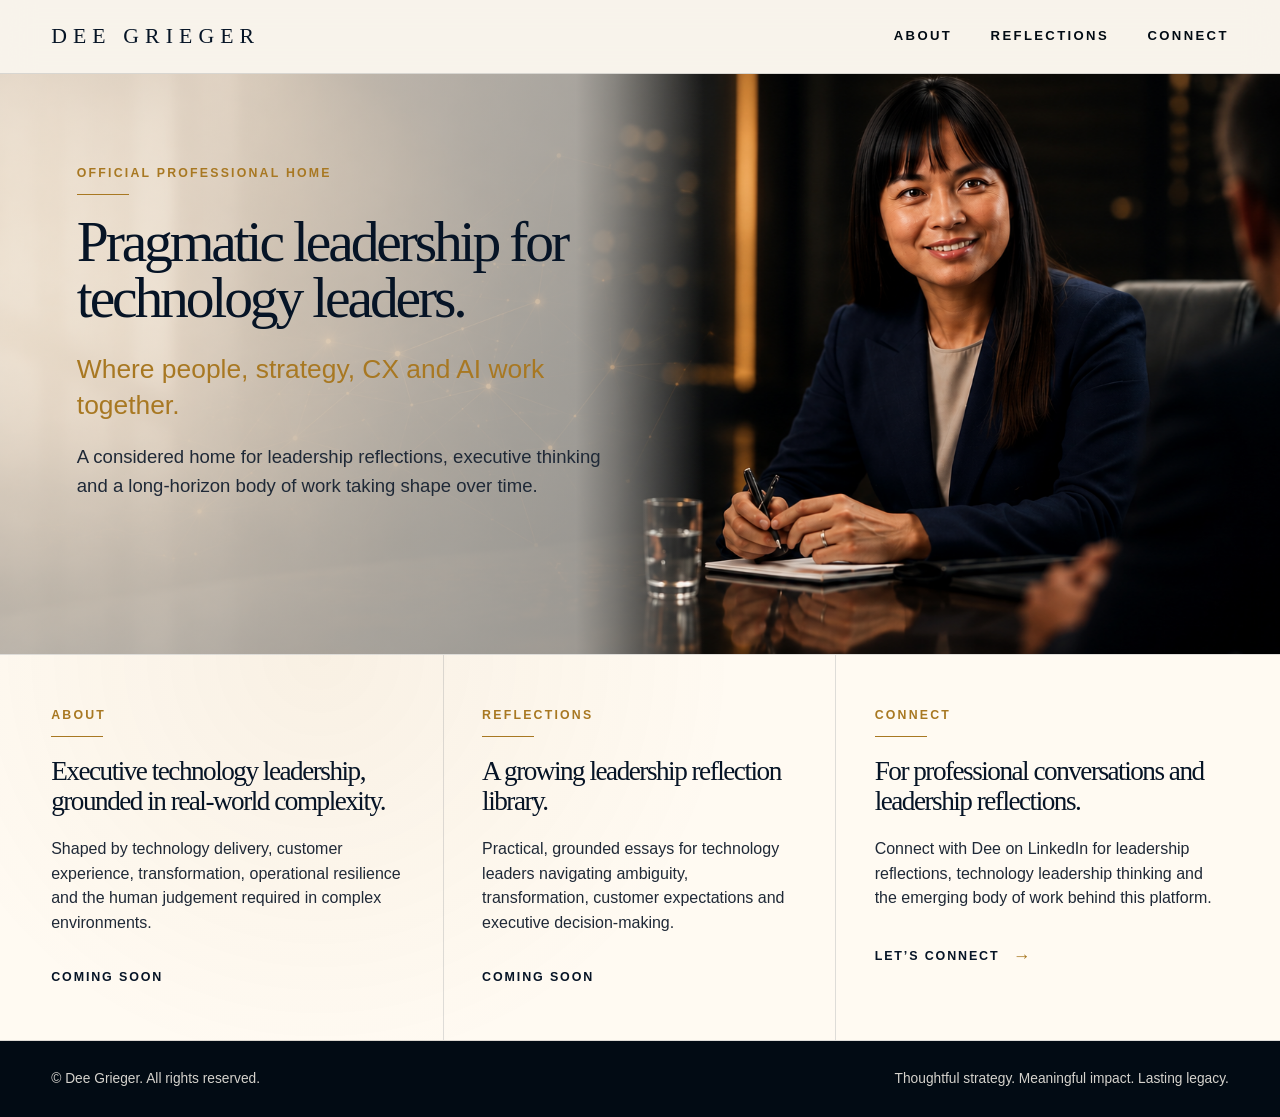
==== commit a9b49aab: "Spelling fix" ====
--- a/index.html
+++ b/index.html
@@ -69,7 +69,7 @@
         <h2>Executive technology leadership, grounded in real-world complexity.</h2>
         <p>Shaped by technology delivery, customer experience, transformation, operational resilience and the human judgement required in complex environments.</p>
         <!--<a class="text-link" href="#top">Learn more about Dee <span aria-hidden="true">→</span></a>-->
-        <a class="text-link" href="#top">Comming soon <span aria-hidden="true"></span></a>
+        <a class="text-link" href="#top">Coming soon <span aria-hidden="true"></span></a>
       </article>
 
       <article class="section-card" id="reflections">
@@ -77,7 +77,7 @@
         <h2>A growing leadership reflection library.</h2>
         <p>Practical, grounded essays for technology leaders navigating ambiguity, transformation, customer expectations and executive decision-making.</p>
         <!--<a class="text-link" href="#top">Explore reflections <span aria-hidden="true">→</span></a>-->
-        <a class="text-link" href="#top">Comming soon <span aria-hidden="true"></span></a>
+        <a class="text-link" href="#top">Coming soon <span aria-hidden="true"></span></a>
       </article>
 
       <article class="section-card" id="connect">
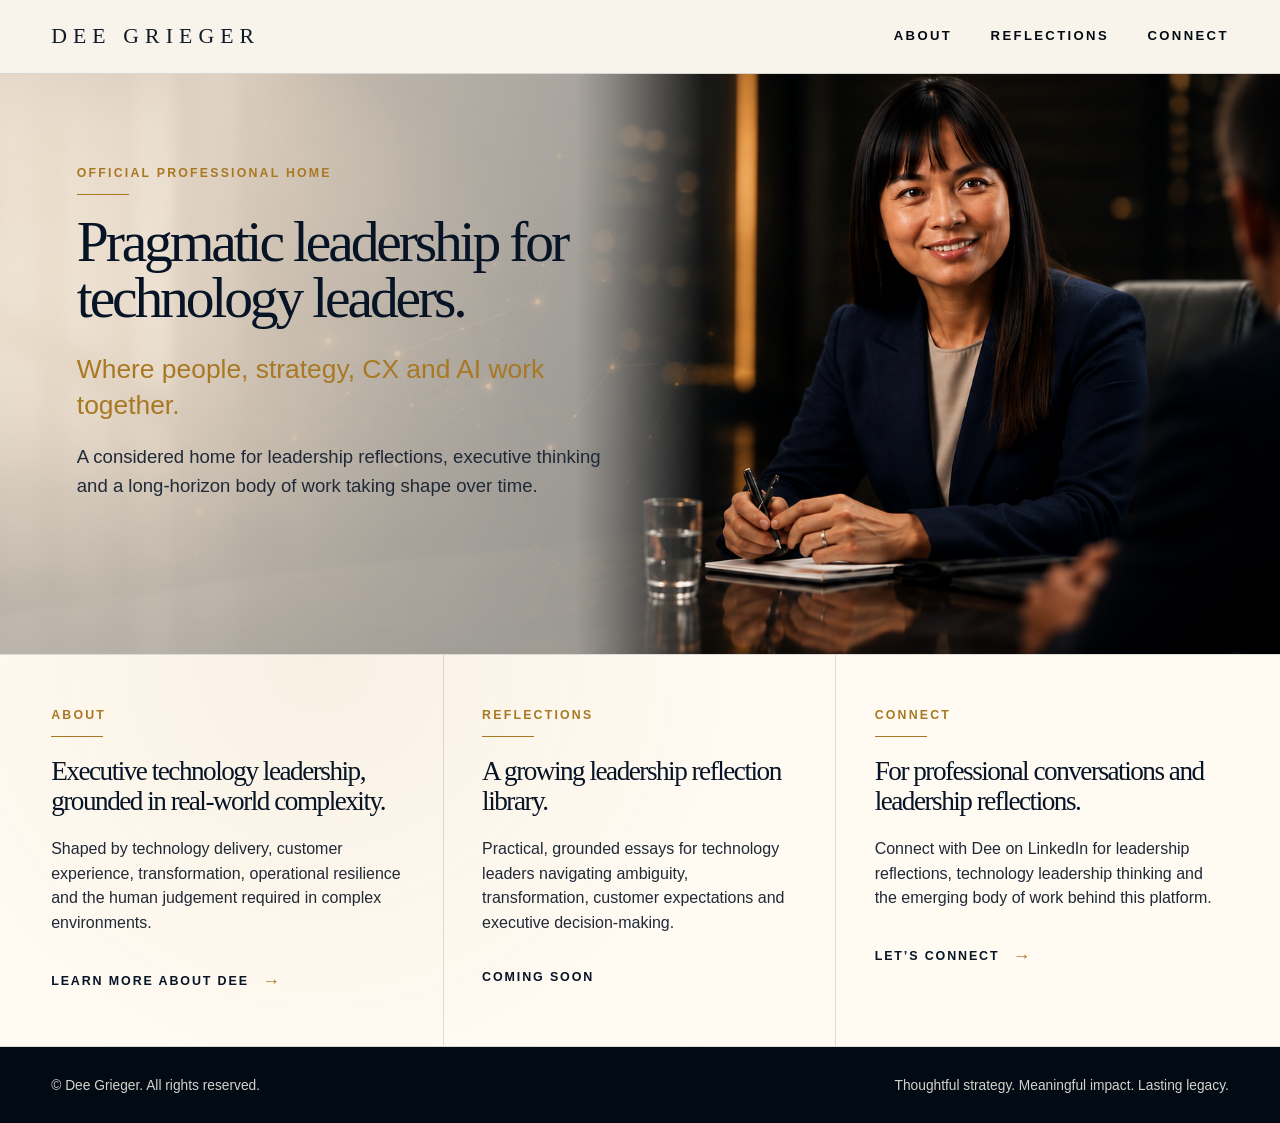
==== commit 2fcadfb3: "Initial implementation of about page" ====
--- a/index.html
+++ b/index.html
@@ -34,14 +34,14 @@
       <svg xmlns="http://www.w3.org/2000/svg" viewBox="0 0 448 512" fill="currentColor"><!--!Font Awesome Free v7.3.1 by @fontawesome - https://fontawesome.com License - https://fontawesome.com/license/free Copyright 2026 Fonticons, Inc.--><path d="M0 96C0 78.3 14.3 64 32 64l384 0c17.7 0 32 14.3 32 32s-14.3 32-32 32L32 128C14.3 128 0 113.7 0 96zM0 256c0-17.7 14.3-32 32-32l384 0c17.7 0 32 14.3 32 32s-14.3 32-32 32L32 288c-17.7 0-32-14.3-32-32zM448 416c0 17.7-14.3 32-32 32L32 448c-17.7 0-32-14.3-32-32s14.3-32 32-32l384 0c17.7 0 32 14.3 32 32z"/></svg>
     </a>
     <nav id="myLinks" class="primary-nav" aria-label="Primary navigation">
-      <a href="#about">About</a>
+      <a href="about.html">About</a>
       <a href="#reflections">Reflections</a>
       <a href="#connect">Connect</a>
     </nav>
   </header>
 
   <main id="top">
-    <section class="hero" aria-label="Homepage introduction">
+    <section class="hero hero-landing" aria-label="Homepage introduction">
       <div class="hero-copy">
         <p class="eyebrow">Official professional home</p>
         <h1>Pragmatic leadership for technology leaders.</h1>
@@ -68,8 +68,8 @@
         <p class="section-kicker">About</p>
         <h2>Executive technology leadership, grounded in real-world complexity.</h2>
         <p>Shaped by technology delivery, customer experience, transformation, operational resilience and the human judgement required in complex environments.</p>
-        <!--<a class="text-link" href="#top">Learn more about Dee <span aria-hidden="true">→</span></a>-->
-        <a class="text-link" href="#top">Coming soon <span aria-hidden="true"></span></a>
+        <a class="text-link" href="about.html">Learn more about Dee <span aria-hidden="true">→</span></a>
+        <!-- <a class="text-link" href="#top">Coming soon <span aria-hidden="true"></span></a> -->
       </article>
 
       <article class="section-card" id="reflections">
--- a/styles.css
+++ b/styles.css
@@ -45,7 +45,7 @@
   font-size: clamp(1.05rem, 1.7vw, 1.45rem);
   letter-spacing: 0.28em;
   text-transform: uppercase;
-  color: var(--navy);
+  /* color: var(--navy); */
   white-space: nowrap;
 }
 
@@ -80,21 +80,21 @@
 
 .primary-nav a:hover::after { transform: scaleX(1); }
 
-.hero {
-  /*min-height: calc(100vh - 74px);*/
-  display: grid;
-  grid-template-columns: 1.0fr 1.0fr;
-  align-items: stretch;
-  overflow: hidden;
-}
-
-.hero {
+.hero-landing {
   background:
     linear-gradient(90deg, rgba(7, 16, 24, 0.98) 0%, rgba(7, 16, 24, 0.9) 31%, rgba(7, 16, 24, 0.34) 56%, rgba(7, 16, 24, 0.18) 100%),
 	url(assets/images/hero-boardroom.jpeg) center right / cover no-repeat;
   background:
     linear-gradient(90deg, rgba(248,243,235,0.6) 0%, rgba(248,243,235,0.6) 45%, rgba(248,243,235,0.45) 48%, rgba(248,243,235,0) 55%),
     url(assets/images/hero-boardroom.jpeg) center right / cover no-repeat;
+}
+
+.hero-landing {
+  /*min-height: calc(100vh - 74px);*/
+  display: grid;
+  grid-template-columns: 1.0fr 1.0fr;
+  align-items: stretch;
+  overflow: hidden;
 }
 
 .hero-copy {
@@ -300,7 +300,7 @@
 .site-footer p:last-child { text-align: right; }
 
 @media (max-width: 980px) {
-  .hero {
+  .hero-landing {
     grid-template-columns: 1fr;
     background: var(--warm-white);
   }
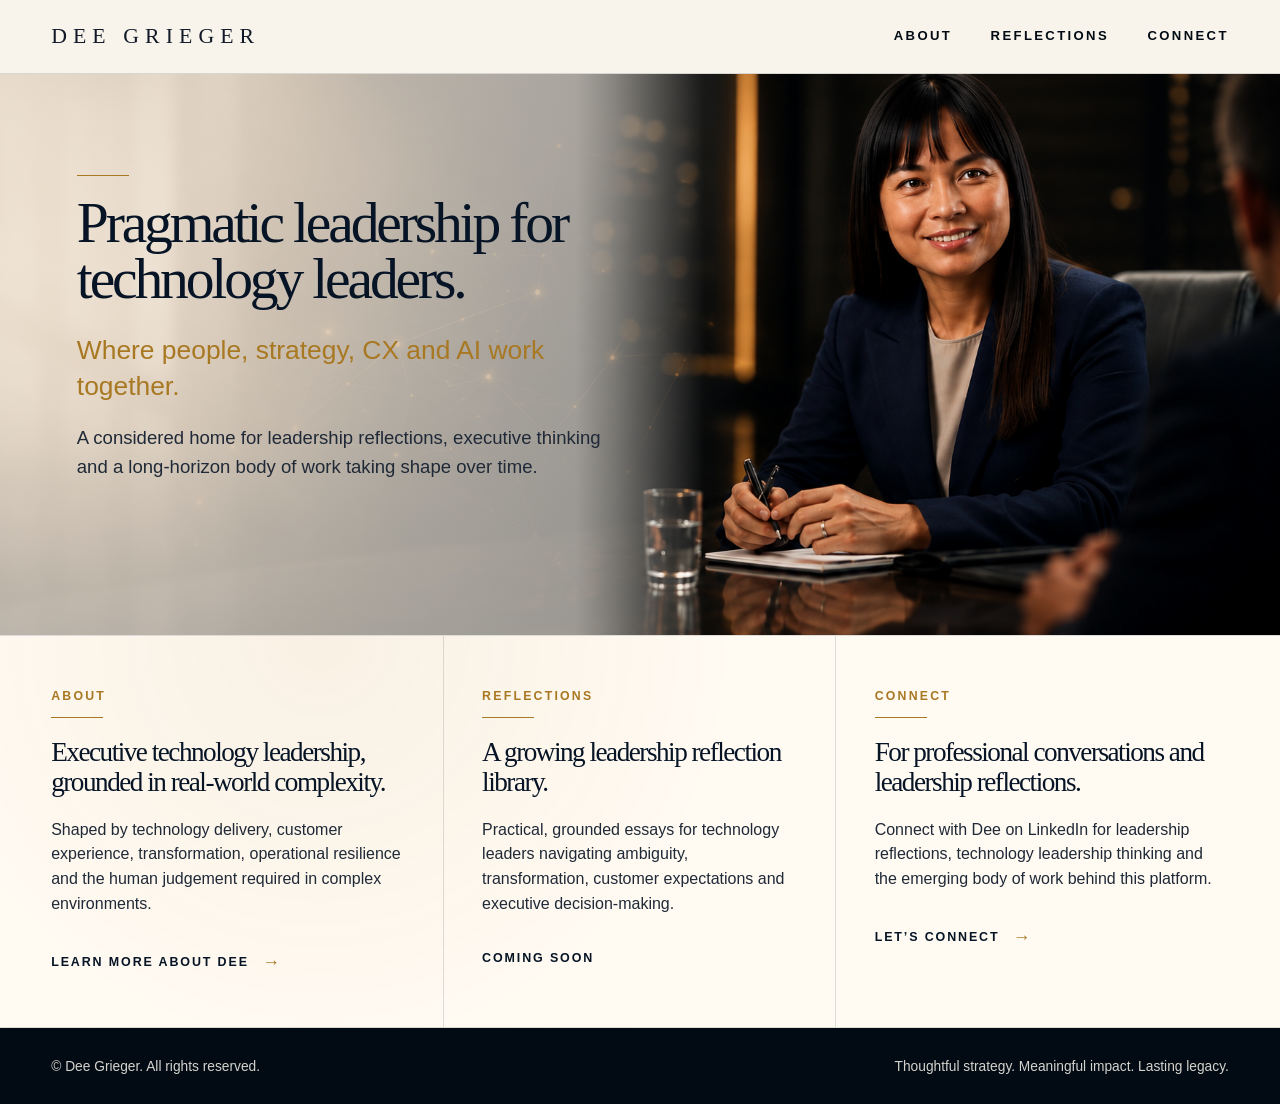
==== commit fd898efb: "Update index.html Remove official wording" ====
--- a/index.html
+++ b/index.html
@@ -43,7 +43,7 @@
   <main id="top">
     <section class="hero hero-landing" aria-label="Homepage introduction">
       <div class="hero-copy">
-        <p class="eyebrow">Official professional home</p>
+        <p class="eyebrow"></p>
         <h1>Pragmatic leadership for technology leaders.</h1>
         <p class="hero-statement">Where people, strategy, CX and AI work together.</p>
         <p class="hero-support">A considered home for leadership reflections, executive thinking and a long-horizon body of work taking shape over time.</p>
